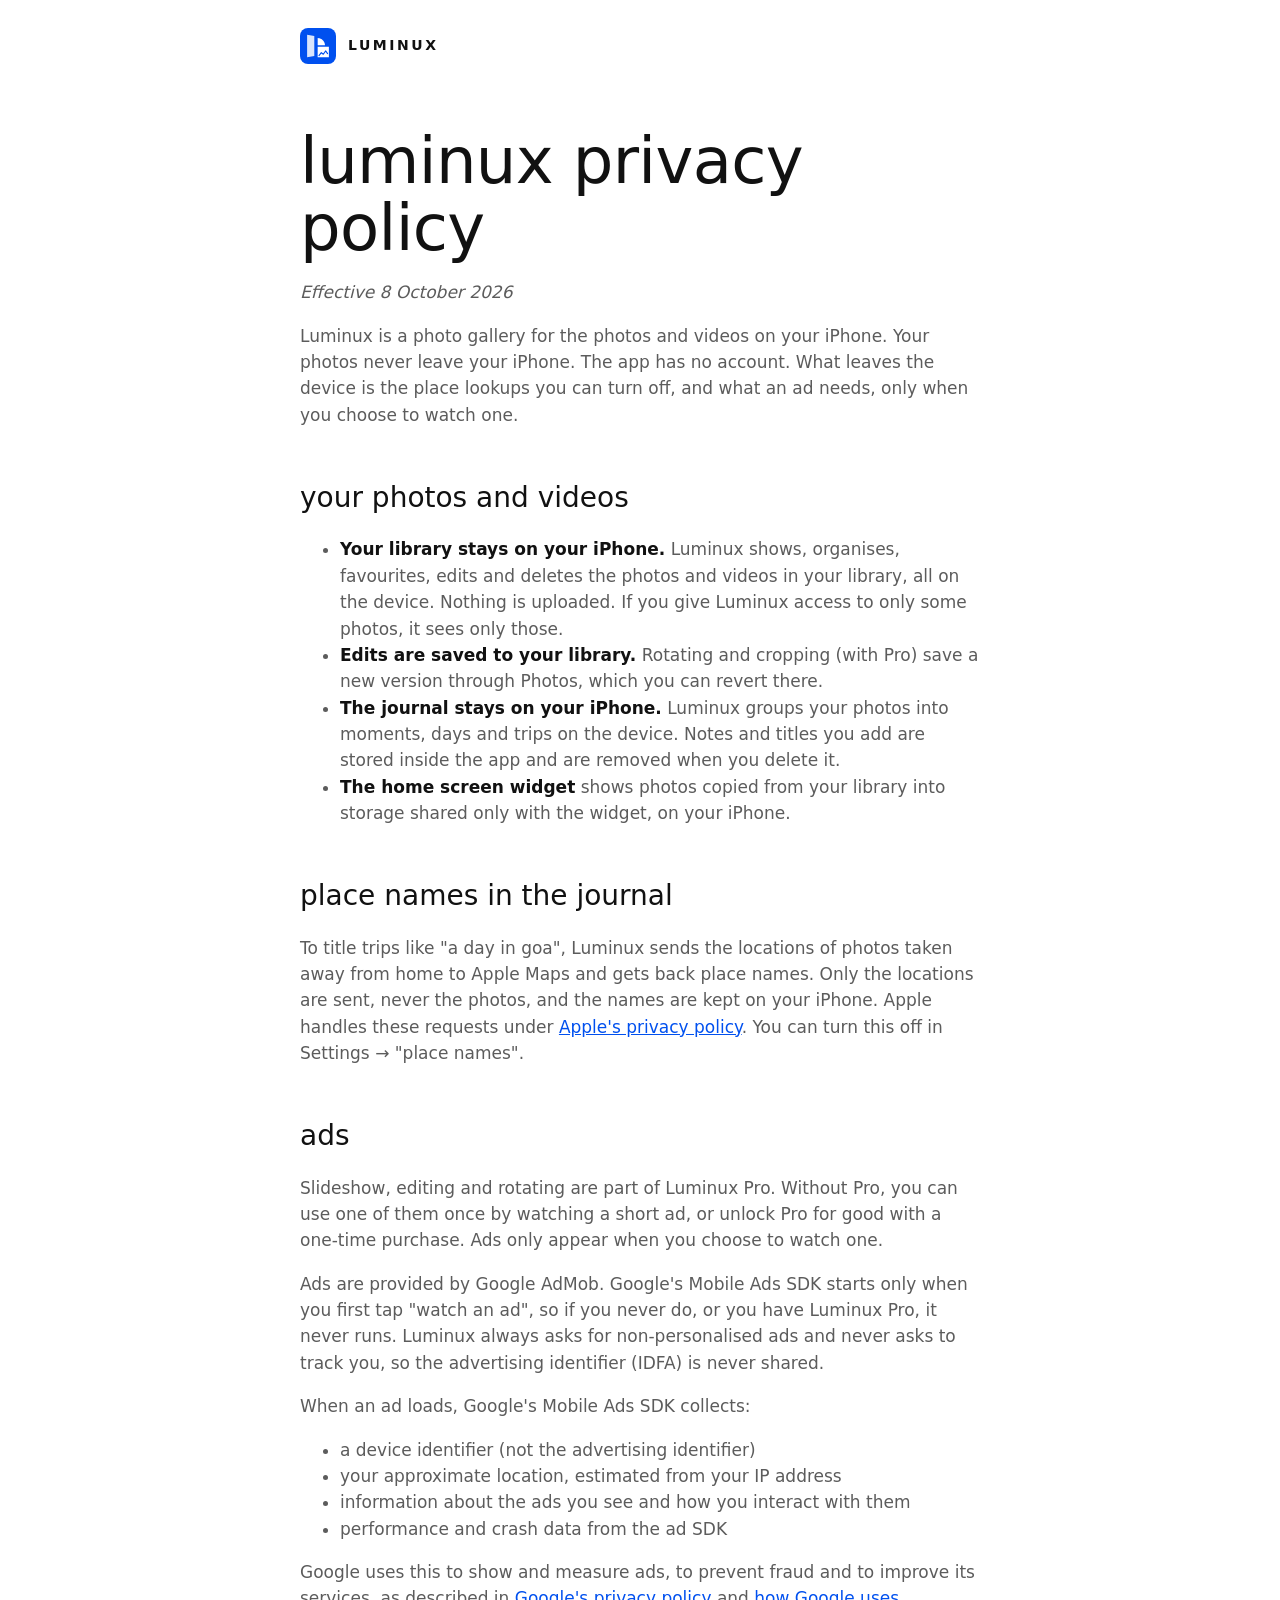
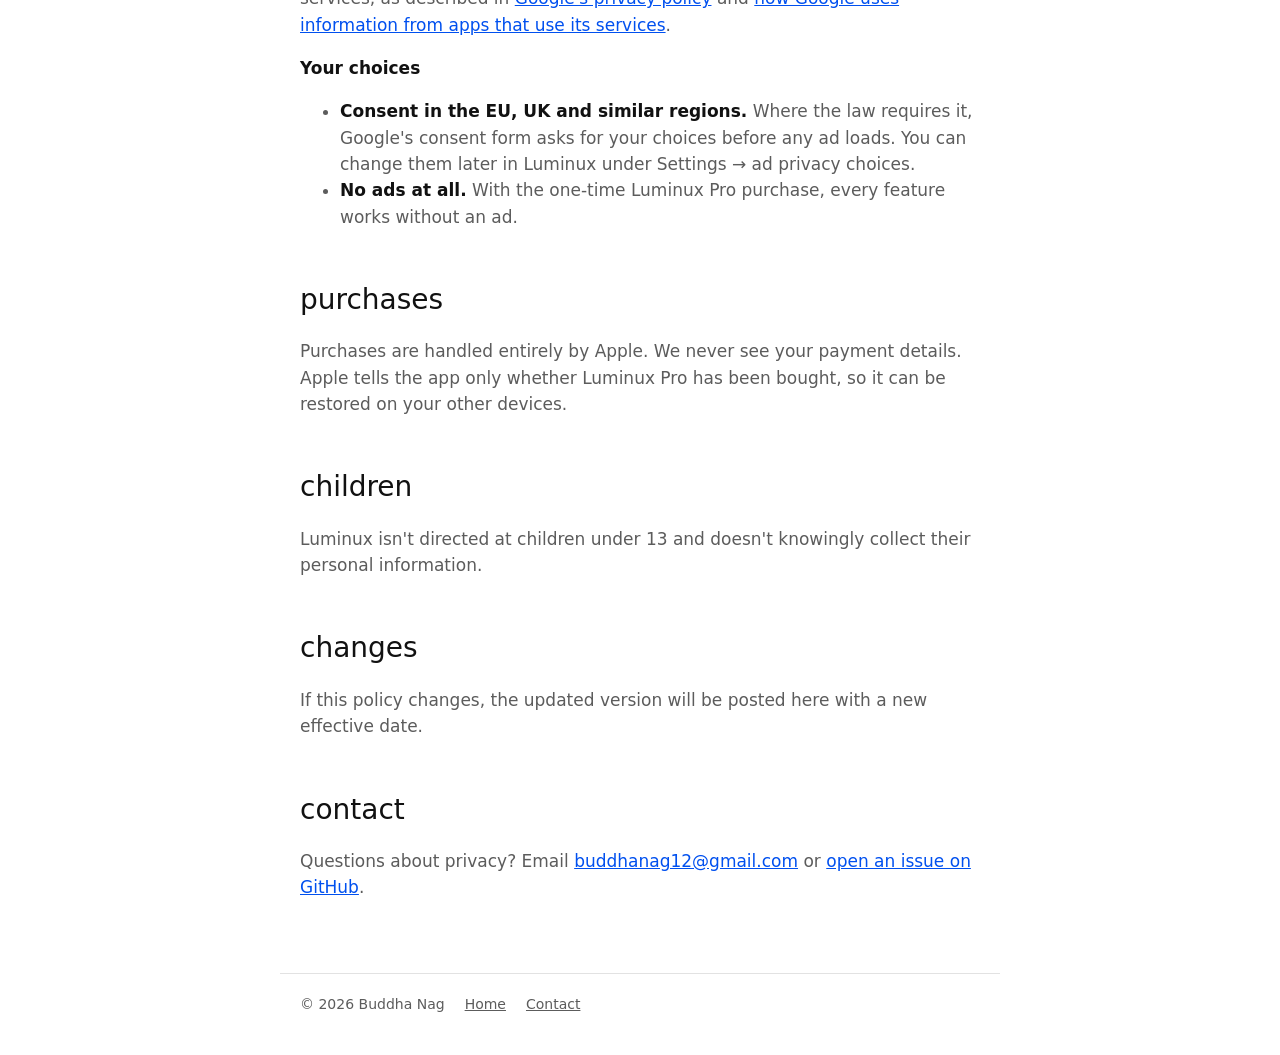
==== privacy/index.html @ bb77bc3a "Luminux site: home, privacy policy and app-ads.txt" ====
<!doctype html>
<html lang="en">
<head>
  <meta charset="utf-8">
  <meta name="viewport" content="width=device-width, initial-scale=1">
  <title>Luminux Privacy Policy</title>
  <meta name="description" content="How Luminux handles your photos, place lookups, ads and purchases.">
  <link rel="icon" href="../icon.svg" type="image/svg+xml">
  <link rel="apple-touch-icon" href="../apple-touch-icon.png">
  <link rel="stylesheet" href="../style.css">
</head>
<body>
  <header>
    <a href="../"><img src="../icon.svg" alt=""><span>Luminux</span></a>
  </header>

  <main>
    <h1>Luminux Privacy Policy</h1>
    <p><em>Effective 8 October 2026</em></p>
    <p>Luminux is a photo gallery for the photos and videos on your iPhone. Your photos never leave your iPhone. The app has no account. What leaves the device is the place lookups you can turn off, and what an ad needs, only when you choose to watch one.</p>
    <h2>Your photos and videos</h2>
    <ul>
      <li><strong>Your library stays on your iPhone.</strong> Luminux shows, organises, favourites, edits and deletes the photos and videos in your library, all on the device. Nothing is uploaded. If you give Luminux access to only some photos, it sees only those.</li>
      <li><strong>Edits are saved to your library.</strong> Rotating and cropping (with Pro) save a new version through Photos, which you can revert there.</li>
      <li><strong>The journal stays on your iPhone.</strong> Luminux groups your photos into moments, days and trips on the device. Notes and titles you add are stored inside the app and are removed when you delete it.</li>
      <li><strong>The home screen widget</strong> shows photos copied from your library into storage shared only with the widget, on your iPhone.</li>
    </ul>
    <h2>Place names in the journal</h2>
    <p>To title trips like "a day in goa", Luminux sends the locations of photos taken away from home to Apple Maps and gets back place names. Only the locations are sent, never the photos, and the names are kept on your iPhone. Apple handles these requests under <a href="https://www.apple.com/legal/privacy/">Apple's privacy policy</a>. You can turn this off in Settings → "place names".</p>
    <h2>Ads</h2>
    <p>Slideshow, editing and rotating are part of Luminux Pro. Without Pro, you can use one of them once by watching a short ad, or unlock Pro for good with a one-time purchase. Ads only appear when you choose to watch one.</p>
    <p>Ads are provided by Google AdMob. Google's Mobile Ads SDK starts only when you first tap "watch an ad", so if you never do, or you have Luminux Pro, it never runs. Luminux always asks for non-personalised ads and never asks to track you, so the advertising identifier (IDFA) is never shared.</p>
    <p>When an ad loads, Google's Mobile Ads SDK collects:</p>
    <ul>
      <li>a device identifier (not the advertising identifier)</li>
      <li>your approximate location, estimated from your IP address</li>
      <li>information about the ads you see and how you interact with them</li>
      <li>performance and crash data from the ad SDK</li>
    </ul>
    <p>Google uses this to show and measure ads, to prevent fraud and to improve its services, as described in <a href="https://policies.google.com/privacy">Google's privacy policy</a> and <a href="https://policies.google.com/technologies/partner-sites">how Google uses information from apps that use its services</a>.</p>
    <p><strong>Your choices</strong></p>
    <ul>
      <li><strong>Consent in the EU, UK and similar regions.</strong> Where the law requires it, Google's consent form asks for your choices before any ad loads. You can change them later in Luminux under Settings → ad privacy choices.</li>
      <li><strong>No ads at all.</strong> With the one-time Luminux Pro purchase, every feature works without an ad.</li>
    </ul>
    <h2>Purchases</h2>
    <p>Purchases are handled entirely by Apple. We never see your payment details. Apple tells the app only whether Luminux Pro has been bought, so it can be restored on your other devices.</p>
    <h2>Children</h2>
    <p>Luminux isn't directed at children under 13 and doesn't knowingly collect their personal information.</p>
    <h2>Changes</h2>
    <p>If this policy changes, the updated version will be posted here with a new effective date.</p>
    <h2>Contact</h2>
    <p>Questions about privacy? Email <a href="mailto:buddhanag12@gmail.com">buddhanag12@gmail.com</a> or <a href="https://github.com/BuddhaNag12/luminux/issues">open an issue on GitHub</a>.</p>
  </main>

  <footer>
    <span>© 2026 Buddha Nag</span>
    <a href="../">Home</a>
    <a href="mailto:buddhanag12@gmail.com">Contact</a>
  </footer>
</body>
</html>
---- style.css ----
:root {
  --bg: #ffffff;
  --fg: #111111;
  --muted: #5c5c5c;
  --accent: #0050ef;
  --line: #e2e2e2;
}
@media (prefers-color-scheme: dark) {
  :root {
    --bg: #000000;
    --fg: #ffffff;
    --muted: #a6a6a6;
    --accent: #3d7bff;
    --line: #262626;
  }
}

* { box-sizing: border-box; }

body {
  margin: 0;
  background: var(--bg);
  color: var(--fg);
  font: 17px/1.55 -apple-system, BlinkMacSystemFont, "Segoe UI", system-ui, sans-serif;
  -webkit-font-smoothing: antialiased;
}

main, header, footer {
  max-width: 720px;
  margin: 0 auto;
  padding: 0 20px;
}

header {
  display: flex;
  align-items: center;
  gap: 12px;
  padding-top: 28px;
}
header a { color: inherit; text-decoration: none; display: flex; align-items: center; gap: 12px; }
header img { width: 36px; height: 36px; border-radius: 8px; }
header span { font-weight: 600; letter-spacing: 0.18em; font-size: 14px; text-transform: uppercase; }

h1 {
  font-weight: 300;
  font-size: clamp(40px, 9vw, 64px);
  line-height: 1.05;
  letter-spacing: -0.01em;
  margin: 64px 0 16px;
  text-transform: lowercase;
}
h2 {
  font-weight: 300;
  font-size: 28px;
  margin: 48px 0 8px;
  text-transform: lowercase;
}
p, li { color: var(--muted); }
strong { color: var(--fg); font-weight: 600; }
a { color: var(--accent); }

.lead { font-size: 20px; max-width: 32em; }

.store {
  display: inline-block;
  margin: 24px 0 8px;
  padding: 12px 22px;
  border: 2px solid var(--fg);
  color: var(--fg);
  text-decoration: none;
  font-size: 18px;
}
.store:hover { background: var(--fg); color: var(--bg); }

.tiles {
  display: grid;
  grid-template-columns: repeat(auto-fit, minmax(200px, 1fr));
  gap: 8px;
  margin: 48px 0 0;
  padding: 0;
  list-style: none;
}
.tiles li {
  background: #0050ef; /* brand blue in both themes: white text stays readable */
  color: #ffffff;
  padding: 18px;
  min-height: 132px;
  display: flex;
  flex-direction: column;
  justify-content: flex-end;
}
.tiles strong { color: #ffffff; font-size: 18px; font-weight: 400; text-transform: lowercase; }
.tiles span { font-size: 14px; opacity: 0.85; }

footer {
  margin-top: 72px;
  padding-top: 20px;
  padding-bottom: 40px;
  border-top: 1px solid var(--line);
  font-size: 14px;
  color: var(--muted);
  display: flex;
  flex-wrap: wrap;
  gap: 8px 20px;
}
footer a { color: var(--muted); }
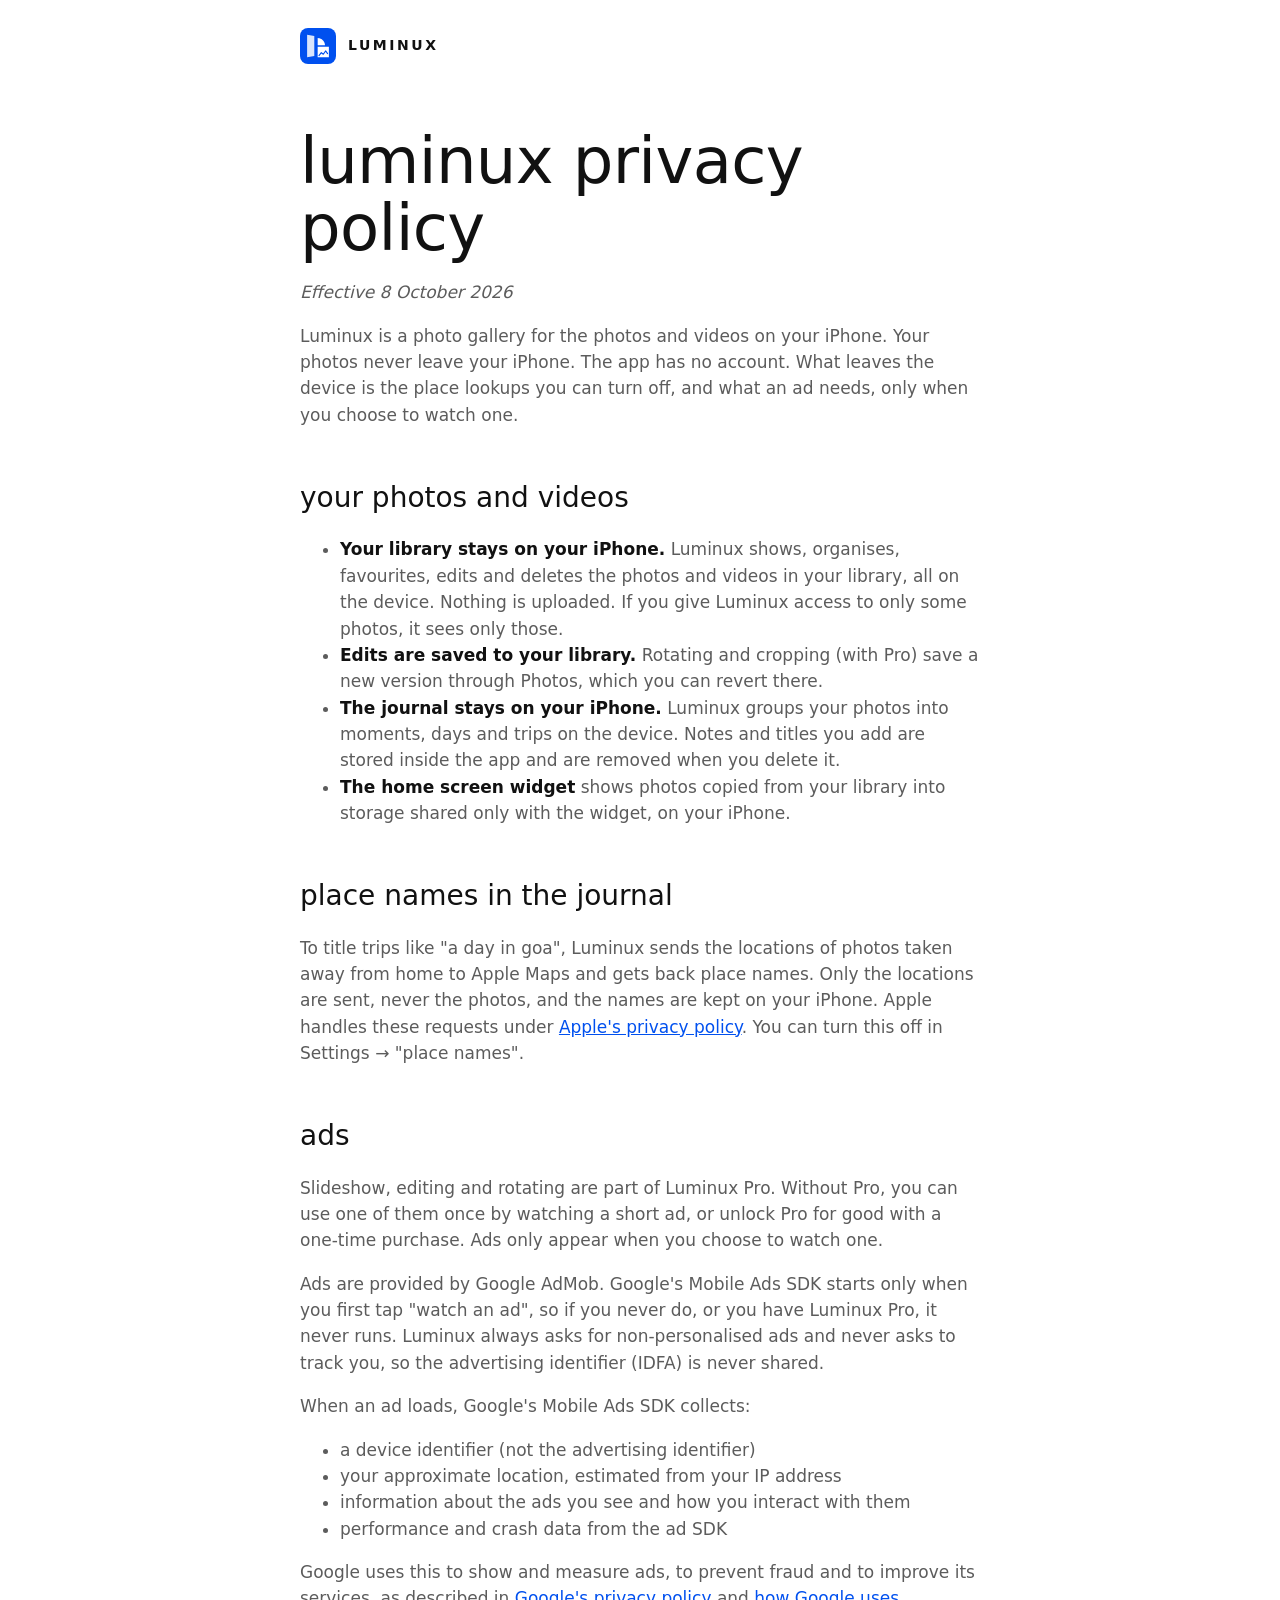
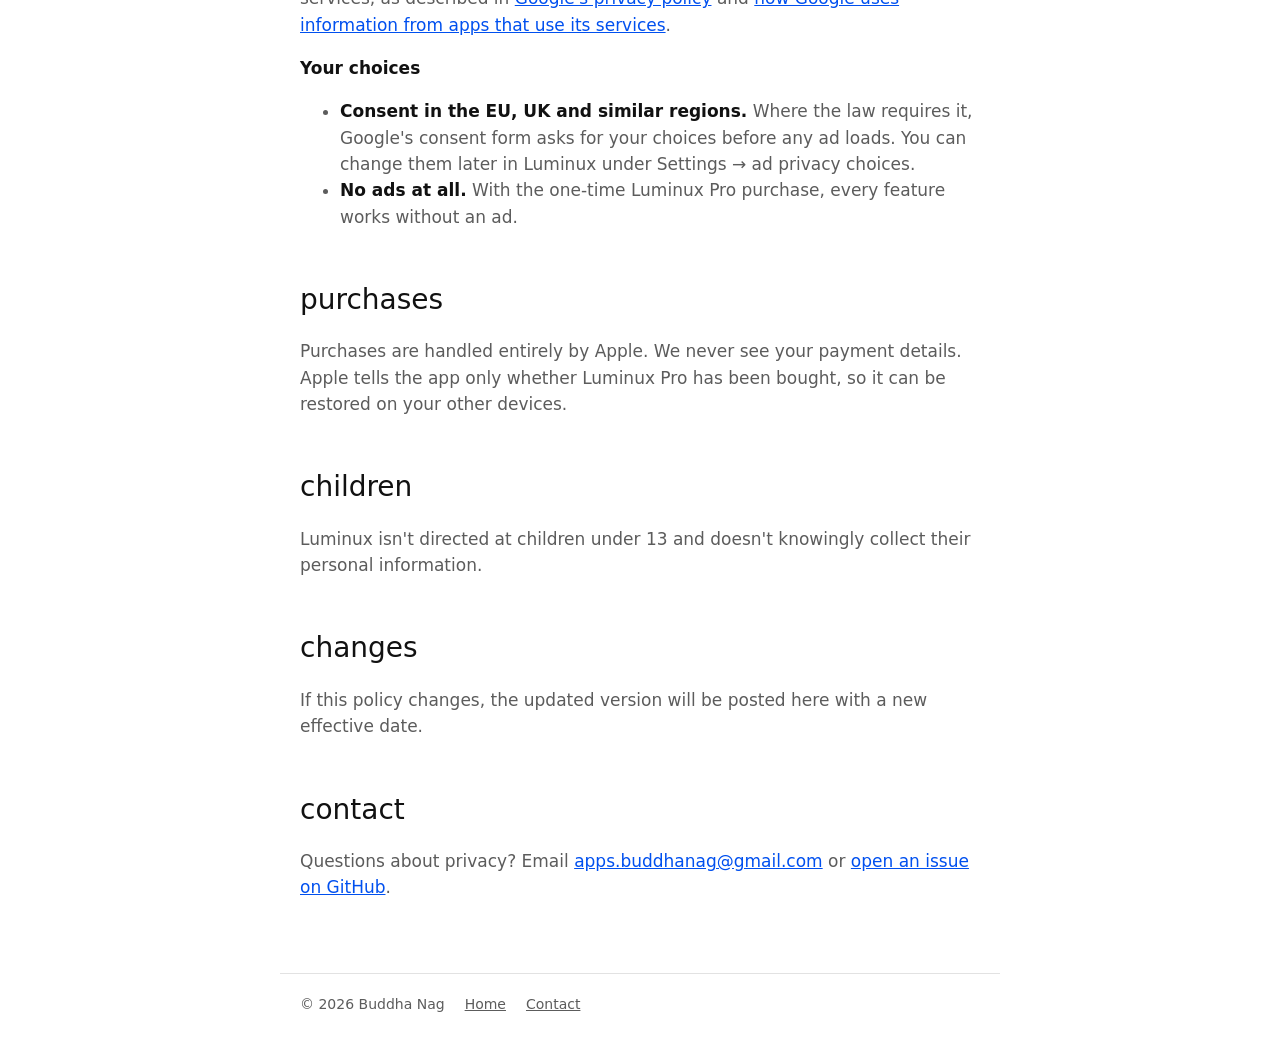
==== commit f651fada: "Contact: apps.buddhanag@gmail.com" ====
--- a/privacy/index.html
+++ b/privacy/index.html
@@ -50,13 +50,13 @@
     <h2>Changes</h2>
     <p>If this policy changes, the updated version will be posted here with a new effective date.</p>
     <h2>Contact</h2>
-    <p>Questions about privacy? Email <a href="mailto:buddhanag12@gmail.com">buddhanag12@gmail.com</a> or <a href="https://github.com/BuddhaNag12/luminux/issues">open an issue on GitHub</a>.</p>
+    <p>Questions about privacy? Email <a href="mailto:apps.buddhanag@gmail.com">apps.buddhanag@gmail.com</a> or <a href="https://github.com/BuddhaNag12/luminux/issues">open an issue on GitHub</a>.</p>
   </main>
 
   <footer>
     <span>© 2026 Buddha Nag</span>
     <a href="../">Home</a>
-    <a href="mailto:buddhanag12@gmail.com">Contact</a>
+    <a href="mailto:apps.buddhanag@gmail.com">Contact</a>
   </footer>
 </body>
 </html>
